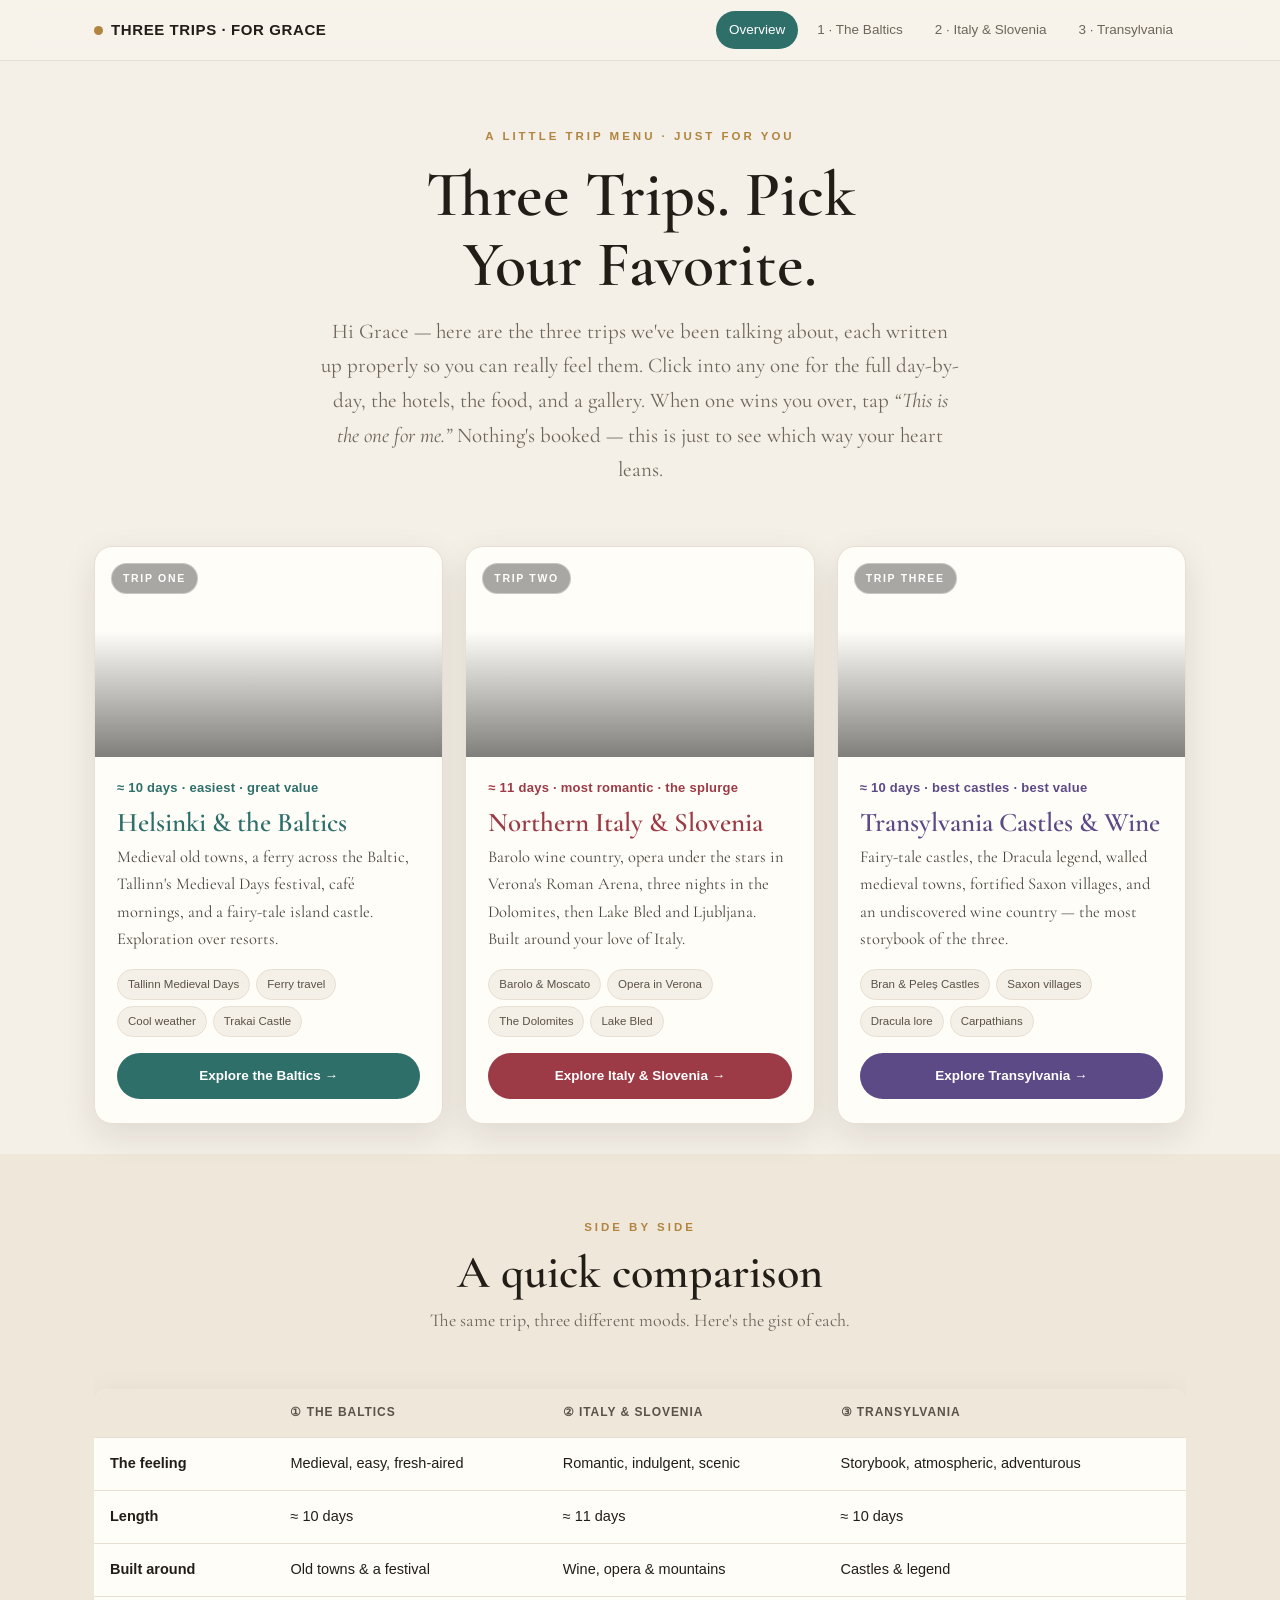
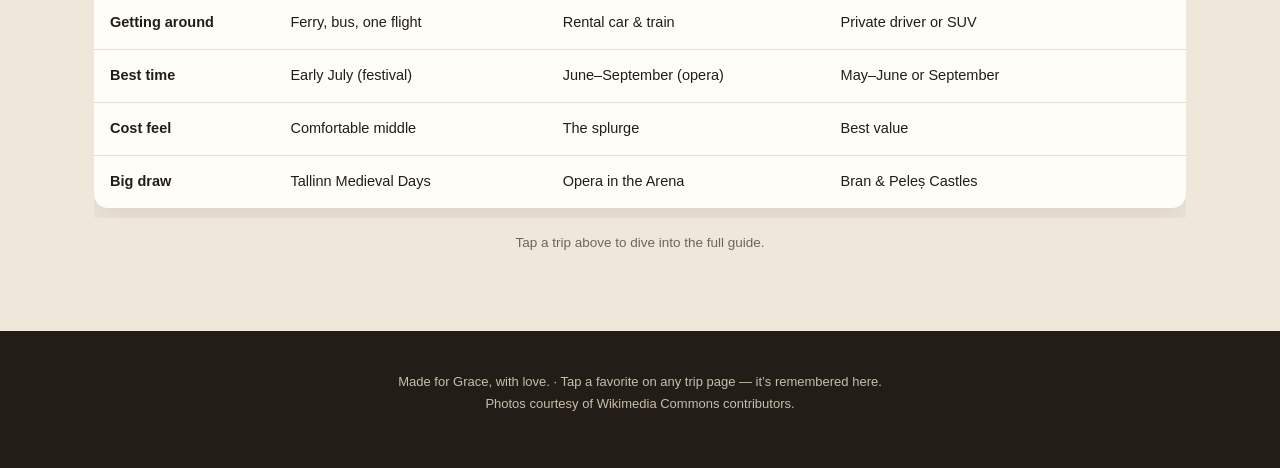
==== index.html @ fc8828cb "Add trips-for-grace static site Co-Authored-By: Claude Opus 4.8 <noreply@anthropic.com>" ====
<!DOCTYPE html>
<html lang="en">
<head>
<meta charset="UTF-8">
<meta name="viewport" content="width=device-width, initial-scale=1.0">
<title>Three Trips — Which One, Grace?</title>
<link rel="preconnect" href="https://fonts.googleapis.com">
<link rel="preconnect" href="https://fonts.gstatic.com" crossorigin>
<link href="https://fonts.googleapis.com/css2?family=Cormorant+Garamond:wght@400;500;600;700&display=swap" rel="stylesheet">
<link rel="stylesheet" href="styles.css">
</head>
<body>

<nav class="nav">
  <div class="wrap">
    <a class="brand" href="index.html"><span class="dot"></span> THREE TRIPS · FOR GRACE</a>
    <button class="menu-btn" onclick="toggleMenu()">☰</button>
    <div class="links" id="navlinks">
      <a href="index.html" class="active">Overview</a>
      <a href="trip-baltics.html">1 · The Baltics</a>
      <a href="trip-italy.html">2 · Italy &amp; Slovenia</a>
      <a href="trip-transylvania.html">3 · Transylvania</a>
    </div>
  </div>
</nav>

<div class="wrap">
  <div class="intro">
    <div class="eyebrow">A little trip menu · just for you</div>
    <h1>Three Trips. Pick Your Favorite.</h1>
    <p class="lede">Hi Grace — here are the three trips we've been talking about, each written up properly so you can really feel them. Click into any one for the full day-by-day, the hotels, the food, and a gallery. When one wins you over, tap <em>“This is the one for me.”</em> Nothing's booked — this is just to see which way your heart leans.</p>
    <div class="pickbanner" data-pickbanner></div>
  </div>

  <div class="cards">
    <a class="tcard c1" href="trip-baltics.html" data-trip="baltics">
      <div class="ph" style="background-image:url('https://upload.wikimedia.org/wikipedia/commons/thumb/5/54/Vistas_panor%C3%A1micas_desde_Toompea%2C_Tallinn%2C_Estonia%2C_2012-08-05%2C_DD_01-03_PAN.JPG/1280px-Vistas_panor%C3%A1micas_desde_Toompea%2C_Tallinn%2C_Estonia%2C_2012-08-05%2C_DD_01-03_PAN.JPG')">
        <span class="badge">Trip One</span>
      </div>
      <div class="body">
        <div class="sub">≈ 10 days · easiest · great value</div>
        <h3>Helsinki &amp; the Baltics</h3>
        <p>Medieval old towns, a ferry across the Baltic, Tallinn's Medieval Days festival, café mornings, and a fairy-tale island castle. Exploration over resorts.</p>
        <div class="row"><span>Tallinn Medieval Days</span><span>Ferry travel</span><span>Cool weather</span><span>Trakai Castle</span></div>
        <div class="go">Explore the Baltics →</div>
      </div>
    </a>

    <a class="tcard c2" href="trip-italy.html" data-trip="italy">
      <div class="ph" style="background-image:url('https://upload.wikimedia.org/wikipedia/commons/thumb/4/4a/Bled_Island_%26_Bled_Castle_%281%29.jpg/1280px-Bled_Island_%26_Bled_Castle_%281%29.jpg')">
        <span class="badge">Trip Two</span>
      </div>
      <div class="body">
        <div class="sub">≈ 11 days · most romantic · the splurge</div>
        <h3>Northern Italy &amp; Slovenia</h3>
        <p>Barolo wine country, opera under the stars in Verona's Roman Arena, three nights in the Dolomites, then Lake Bled and Ljubljana. Built around your love of Italy.</p>
        <div class="row"><span>Barolo &amp; Moscato</span><span>Opera in Verona</span><span>The Dolomites</span><span>Lake Bled</span></div>
        <div class="go">Explore Italy &amp; Slovenia →</div>
      </div>
    </a>

    <a class="tcard c3" href="trip-transylvania.html" data-trip="transylvania">
      <div class="ph" style="background-image:url('https://upload.wikimedia.org/wikipedia/commons/thumb/2/27/Castle_Pele%C5%9F_in_2009.jpg/1280px-Castle_Pele%C5%9F_in_2009.jpg')">
        <span class="badge">Trip Three</span>
      </div>
      <div class="body">
        <div class="sub">≈ 10 days · best castles · best value</div>
        <h3>Transylvania Castles &amp; Wine</h3>
        <p>Fairy-tale castles, the Dracula legend, walled medieval towns, fortified Saxon villages, and an undiscovered wine country — the most storybook of the three.</p>
        <div class="row"><span>Bran &amp; Peleș Castles</span><span>Saxon villages</span><span>Dracula lore</span><span>Carpathians</span></div>
        <div class="go">Explore Transylvania →</div>
      </div>
    </a>
  </div>
</div>

<div class="block tint" style="--accent-soft:#efe7da">
  <div class="wrap">
    <div class="section-head"><div class="eyebrow">Side by side</div><h2>A quick comparison</h2><p>The same trip, three different moods. Here's the gist of each.</p></div>
    <div style="overflow-x:auto">
    <table class="compare-tbl">
      <tr><th>&nbsp;</th><th>① The Baltics</th><th>② Italy &amp; Slovenia</th><th>③ Transylvania</th></tr>
      <tr><td>The feeling</td><td>Medieval, easy, fresh-aired</td><td>Romantic, indulgent, scenic</td><td>Storybook, atmospheric, adventurous</td></tr>
      <tr><td>Length</td><td>≈ 10 days</td><td>≈ 11 days</td><td>≈ 10 days</td></tr>
      <tr><td>Built around</td><td>Old towns &amp; a festival</td><td>Wine, opera &amp; mountains</td><td>Castles &amp; legend</td></tr>
      <tr><td>Getting around</td><td>Ferry, bus, one flight</td><td>Rental car &amp; train</td><td>Private driver or SUV</td></tr>
      <tr><td>Best time</td><td>Early July (festival)</td><td>June–September (opera)</td><td>May–June or September</td></tr>
      <tr><td>Cost feel</td><td>Comfortable middle</td><td>The splurge</td><td>Best value</td></tr>
      <tr><td>Big draw</td><td>Tallinn Medieval Days</td><td>Opera in the Arena</td><td>Bran &amp; Peleș Castles</td></tr>
    </table>
    </div>
    <p class="sans" style="text-align:center;color:var(--muted);font-size:13.5px;margin-top:14px">Tap a trip above to dive into the full guide.</p>
  </div>
</div>

<footer>
  Made for Grace, with love. · Tap a favorite on any trip page — it’s remembered here.<br>
  Photos courtesy of Wikimedia Commons contributors.
</footer>

<script src="app.js"></script>
</body>
</html>
---- styles.css ----
/* ===== Trips for Grace — shared styles ===== */
:root{
  --bg:#f4efe7; --card:#fffdf8; --ink:#221d17; --muted:#6e655a; --line:#e7dfd3;
  --gold:#b1843f; --gold-soft:#e9d9bf;
  --accent:#2f6f6a; --accent-soft:#e3efed; --accent-deep:#234f4b;
  --shadow:0 12px 34px rgba(50,38,24,.10);
  --shadow-lg:0 24px 60px rgba(50,38,24,.18);
  --serif:'Cormorant Garamond','Georgia','Times New Roman',serif;
  --sans:'Helvetica Neue',-apple-system,BlinkMacSystemFont,Arial,sans-serif;
}
body.t-baltics{--accent:#2f6f6a;--accent-soft:#e1efec;--accent-deep:#214f4b}
body.t-italy{--accent:#9c3b46;--accent-soft:#f4e4e3;--accent-deep:#6f2730}
body.t-transylvania{--accent:#5b4a86;--accent-soft:#e9e5f2;--accent-deep:#3f3260}

*{box-sizing:border-box}
html{scroll-behavior:smooth;scroll-padding-top:70px}
body{margin:0;font-family:var(--serif);color:var(--ink);background:var(--bg);line-height:1.65;font-size:18px;-webkit-font-smoothing:antialiased}
img{max-width:100%;display:block}
a{color:inherit}
.wrap{max-width:1140px;margin:0 auto;padding:0 24px}
.sans{font-family:var(--sans)}
.eyebrow{font-family:var(--sans);letter-spacing:.26em;text-transform:uppercase;font-size:11.5px;font-weight:700;color:var(--gold)}
h1,h2,h3,h4{font-weight:600;line-height:1.1;margin:0}
section{scroll-margin-top:72px}

/* ===== Top nav ===== */
.nav{position:sticky;top:0;z-index:50;background:rgba(247,243,236,.92);backdrop-filter:blur(10px);border-bottom:1px solid var(--line)}
.nav .wrap{display:flex;align-items:center;justify-content:space-between;height:60px}
.nav .brand{font-family:var(--sans);font-weight:700;letter-spacing:.04em;font-size:15px;text-decoration:none;display:flex;align-items:center;gap:8px}
.nav .brand .dot{width:9px;height:9px;border-radius:50%;background:var(--gold)}
.nav .links{display:flex;gap:6px;font-family:var(--sans);font-size:13.5px}
.nav .links a{text-decoration:none;color:var(--muted);padding:8px 13px;border-radius:999px;transition:.15s;white-space:nowrap}
.nav .links a:hover{color:var(--ink);background:#fff}
.nav .links a.active{color:#fff;background:var(--accent)}
.nav .menu-btn{display:none;font-size:22px;background:none;border:none;cursor:pointer;color:var(--ink)}
@media(max-width:760px){
  .nav .links{position:absolute;top:60px;left:0;right:0;flex-direction:column;background:#fff;border-bottom:1px solid var(--line);padding:8px 16px 14px;gap:2px;display:none}
  .nav .links.open{display:flex}
  .nav .links a{padding:11px 10px}
  .nav .menu-btn{display:block}
}

/* ===== Hero ===== */
.hero{position:relative;min-height:78vh;display:flex;align-items:flex-end;color:#fff;background-size:cover;background-position:center}
.hero::after{content:"";position:absolute;inset:0;background:linear-gradient(180deg,rgba(0,0,0,.15) 0%,rgba(0,0,0,.30) 45%,rgba(0,0,0,.74) 100%)}
.hero .inner{position:relative;z-index:2;padding-bottom:48px}
.hero .eyebrow{color:#fff;opacity:.92}
.hero h1{font-size:clamp(42px,8vw,86px);margin:14px 0 10px;text-shadow:0 3px 24px rgba(0,0,0,.4);font-weight:600;letter-spacing:-.01em}
.hero .route{font-family:var(--sans);font-size:clamp(14px,2.4vw,17px);opacity:.95;text-shadow:0 1px 10px rgba(0,0,0,.5);max-width:760px}
.hero .facts{display:flex;flex-wrap:wrap;gap:10px;margin-top:22px}
.hero .facts span{font-family:var(--sans);font-size:12.5px;font-weight:600;background:rgba(255,255,255,.16);border:1px solid rgba(255,255,255,.3);backdrop-filter:blur(4px);padding:7px 13px;border-radius:999px}

/* ===== Landing ===== */
.intro{text-align:center;padding:66px 0 18px}
.intro h1{font-size:clamp(36px,6.5vw,64px);margin:14px auto 14px;max-width:14ch}
.intro p.lede{font-size:21px;color:var(--muted);max-width:640px;margin:0 auto}
.pickbanner{font-family:var(--sans);font-size:14.5px;max-width:600px;margin:26px auto 0;background:var(--card);border:1px solid var(--gold-soft);border-radius:14px;padding:14px 18px;box-shadow:var(--shadow);display:none}
.pickbanner.show{display:block}

.cards{display:grid;grid-template-columns:repeat(3,1fr);gap:22px;padding:40px 0 30px}
.tcard{background:var(--card);border:1px solid var(--line);border-radius:18px;overflow:hidden;box-shadow:var(--shadow);text-decoration:none;color:inherit;display:flex;flex-direction:column;transition:transform .18s,box-shadow .18s}
.tcard:hover{transform:translateY(-5px);box-shadow:var(--shadow-lg)}
.tcard .ph{height:210px;background-size:cover;background-position:center;position:relative}
.tcard .ph::after{content:"";position:absolute;inset:0;background:linear-gradient(180deg,transparent 40%,rgba(0,0,0,.5))}
.tcard .ph .badge{position:absolute;z-index:2;left:16px;top:16px;font-family:var(--sans);font-size:10.5px;font-weight:700;letter-spacing:.16em;text-transform:uppercase;color:#fff;background:rgba(0,0,0,.34);border:1px solid rgba(255,255,255,.35);padding:6px 11px;border-radius:999px}
.tcard .body{padding:20px 22px 24px;flex:1;display:flex;flex-direction:column}
.tcard h3{font-size:27px;margin-bottom:6px}
.tcard .sub{font-family:var(--sans);font-size:13px;color:var(--gold);font-weight:600;letter-spacing:.02em;margin-bottom:10px}
.tcard p{font-size:16.5px;color:#4a443c;margin:0 0 16px}
.tcard .row{display:flex;flex-wrap:wrap;gap:6px;margin-top:auto}
.tcard .row span{font-family:var(--sans);font-size:11.5px;background:var(--bg);border:1px solid var(--line);border-radius:999px;padding:5px 10px;color:#5a5247}
.tcard .go{margin-top:16px;font-family:var(--sans);font-weight:700;font-size:13.5px;color:#fff;background:var(--c);text-align:center;padding:12px;border-radius:999px}
.tcard.c1{--c:#2f6f6a}.tcard.c2{--c:#9c3b46}.tcard.c3{--c:#5b4a86}
.tcard.c1 h3,.tcard.c1 .sub{color:#2f6f6a}.tcard.c2 h3,.tcard.c2 .sub{color:#9c3b46}.tcard.c3 h3,.tcard.c3 .sub{color:#5b4a86}

.compare-tbl{width:100%;border-collapse:collapse;margin:18px 0 10px;font-family:var(--sans);font-size:14.5px;background:var(--card);border-radius:14px;overflow:hidden;box-shadow:var(--shadow)}
.compare-tbl th,.compare-tbl td{padding:14px 16px;text-align:left;border-bottom:1px solid var(--line);vertical-align:top}
.compare-tbl th{background:#efe7da;font-size:12px;letter-spacing:.08em;text-transform:uppercase;color:#5a5247}
.compare-tbl td:first-child{font-weight:700}
.compare-tbl tr:last-child td{border-bottom:none}

/* ===== Section scaffolding ===== */
.section-head{text-align:center;max-width:720px;margin:0 auto 36px}
.section-head h2{font-size:clamp(30px,4.6vw,46px);margin:10px 0 8px}
.section-head p{color:var(--muted);font-size:18px;margin:0}
.block{padding:64px 0}
.block.tint{background:var(--accent-soft)}
.block.dark{background:#221d17;color:#f3ebdd}
.block.dark .section-head p{color:#c9bda9}

/* sub nav inside trip pages */
.subnav{position:sticky;top:60px;z-index:40;background:rgba(247,243,236,.95);backdrop-filter:blur(8px);border-bottom:1px solid var(--line)}
.subnav .wrap{display:flex;gap:4px;overflow-x:auto;height:50px;align-items:center}
.subnav a{font-family:var(--sans);font-size:13px;color:var(--muted);text-decoration:none;padding:7px 14px;border-radius:999px;white-space:nowrap;transition:.15s}
.subnav a:hover{color:var(--ink)}
.subnav a.active{color:#fff;background:var(--accent)}

/* overview / why */
.overview{display:grid;grid-template-columns:1.3fr 1fr;gap:40px;align-items:center}
.overview .lede{font-size:21px;line-height:1.6}
.overview .lede .drop::first-letter{font-size:64px;float:left;line-height:.78;padding:6px 10px 0 0;color:var(--accent);font-weight:600}
.facts-box{background:var(--card);border:1px solid var(--line);border-radius:16px;padding:6px 22px;box-shadow:var(--shadow)}
.facts-box .fr{display:flex;justify-content:space-between;gap:16px;padding:14px 0;border-bottom:1px solid var(--line);font-family:var(--sans);font-size:14.5px}
.facts-box .fr:last-child{border-bottom:none}
.facts-box .fr .k{color:var(--muted)}
.facts-box .fr .v{font-weight:600;text-align:right}
@media(max-width:820px){.overview{grid-template-columns:1fr;gap:26px}}

/* timeline */
.timeline{max-width:860px;margin:0 auto;position:relative;padding-left:42px}
.timeline::before{content:"";position:absolute;left:13px;top:8px;bottom:8px;width:2px;background:linear-gradient(var(--accent),var(--gold-soft))}
.day{position:relative;margin-bottom:30px}
.day .node{position:absolute;left:-42px;top:2px;width:28px;height:28px;border-radius:50%;background:var(--accent);color:#fff;font-family:var(--sans);font-weight:700;font-size:12.5px;display:flex;align-items:center;justify-content:center;box-shadow:0 0 0 5px var(--accent-soft)}
.day .card-d{background:var(--card);border:1px solid var(--line);border-radius:14px;padding:18px 22px;box-shadow:var(--shadow)}
.day h3{font-size:22px;margin-bottom:6px}
.day .label{font-family:var(--sans);font-size:11px;font-weight:700;letter-spacing:.14em;text-transform:uppercase;color:var(--gold);display:block;margin-bottom:4px}
.day p{margin:0;font-size:16.5px;color:#3f392f}

/* hotels */
.hotels{display:grid;grid-template-columns:repeat(2,1fr);gap:24px}
.hotel{background:var(--card);border:1px solid var(--line);border-radius:16px;overflow:hidden;box-shadow:var(--shadow);display:flex;flex-direction:column}
.hotel .img{height:200px;background-size:cover;background-position:center}
.hotel .h-body{padding:18px 22px 22px;flex:1;display:flex;flex-direction:column}
.hotel .h-top{display:flex;justify-content:space-between;align-items:baseline;gap:12px}
.hotel h3{font-size:23px}
.hotel .loc{font-family:var(--sans);font-size:12px;color:var(--muted);letter-spacing:.04em;text-transform:uppercase;margin:3px 0 10px}
.hotel p{margin:0;font-size:16px;color:#3f392f}
.hotel .tier{font-family:var(--sans);font-weight:700;font-size:14px;color:var(--accent);white-space:nowrap}
@media(max-width:760px){.hotels{grid-template-columns:1fr}}

/* restaurants */
.dining{max-width:880px;margin:0 auto;display:flex;flex-direction:column;gap:2px}
.dish{display:grid;grid-template-columns:auto 1fr;gap:18px;padding:20px 4px;border-bottom:1px solid rgba(0,0,0,.10)}
.block.dark .dish{border-bottom-color:rgba(255,255,255,.14)}
.dish .num{font-family:var(--serif);font-size:30px;color:var(--gold);line-height:1}
.dish h3{font-size:21px;margin-bottom:2px}
.dish .meta{font-family:var(--sans);font-size:12px;letter-spacing:.04em;text-transform:uppercase;color:var(--gold);margin-bottom:7px}
.dish p{margin:0;font-size:16px}
.dish .order{font-family:var(--sans);font-size:13.5px;margin-top:6px;opacity:.92}
.dish .order b{color:var(--gold)}

/* highlights */
.highlights{display:grid;grid-template-columns:repeat(2,1fr);gap:14px;max-width:920px;margin:0 auto}
.hl{display:flex;gap:13px;background:var(--card);border:1px solid var(--line);border-radius:12px;padding:16px 18px;box-shadow:var(--shadow)}
.hl .star{color:var(--gold);font-size:19px;line-height:1.3}
.hl p{margin:0;font-size:16px}
@media(max-width:680px){.highlights{grid-template-columns:1fr}}

/* gallery */
.gallery{columns:3;column-gap:14px}
.gallery figure{margin:0 0 14px;border-radius:12px;overflow:hidden;break-inside:avoid;cursor:pointer;position:relative;background:#ddd}
.gallery img{width:100%;transition:transform .5s ease}
.gallery figure:hover img{transform:scale(1.05)}
.gallery figcaption{position:absolute;left:0;right:0;bottom:0;color:#fff;font-family:var(--sans);font-size:12px;font-weight:600;padding:18px 12px 9px;background:linear-gradient(transparent,rgba(0,0,0,.7));opacity:0;transition:.2s}
.gallery figure:hover figcaption{opacity:1}
@media(max-width:820px){.gallery{columns:2}}
@media(max-width:480px){.gallery{columns:1}}

/* lightbox */
.lightbox{position:fixed;inset:0;background:rgba(15,12,8,.92);z-index:100;display:none;align-items:center;justify-content:center;padding:30px;cursor:zoom-out}
.lightbox.open{display:flex}
.lightbox img{max-width:92vw;max-height:86vh;border-radius:8px;box-shadow:0 20px 80px rgba(0,0,0,.6)}
.lightbox .cap{position:absolute;bottom:24px;left:0;right:0;text-align:center;color:#fff;font-family:var(--sans);font-size:14px;opacity:.85}
.lightbox .x{position:absolute;top:22px;right:28px;color:#fff;font-size:34px;cursor:pointer;line-height:1}

/* practical */
.practical{display:grid;grid-template-columns:repeat(2,1fr);gap:18px;max-width:980px;margin:0 auto}
.pr{background:var(--card);border:1px solid var(--line);border-radius:14px;padding:20px 22px;box-shadow:var(--shadow)}
.pr h4{font-family:var(--sans);font-size:12px;letter-spacing:.12em;text-transform:uppercase;color:var(--gold);margin-bottom:9px}
.pr p{margin:0;font-size:16px;color:#3f392f}
.proscons{display:grid;grid-template-columns:1fr 1fr;gap:16px;max-width:760px;margin:30px auto 0}
.proscons div{border-radius:12px;padding:16px 20px}
.proscons .pros{background:#eaf3e7;border:1px solid #d2e6cb}
.proscons .cons{background:#f6ece6;border:1px solid #ecd6c9}
.proscons h4{font-family:var(--sans);font-size:12px;letter-spacing:.1em;text-transform:uppercase;color:var(--muted);margin-bottom:6px}
.proscons p{margin:0;font-size:16px}
@media(max-width:680px){.practical{grid-template-columns:1fr}.proscons{grid-template-columns:1fr}}

/* pick CTA */
.pickcta{text-align:center;padding:60px 0}
.pickbtn{font-family:var(--sans);font-size:16px;font-weight:700;border:none;cursor:pointer;color:#fff;background:var(--accent);padding:16px 34px;border-radius:999px;box-shadow:var(--shadow);transition:transform .14s,filter .14s}
.pickbtn:hover{transform:translateY(-2px);filter:brightness(1.07)}
.pickbtn.chosen{background:var(--gold)}
.pickbtn.chosen::before{content:"\2713  "}
.picknote{font-family:var(--sans);font-size:13.5px;color:var(--muted);margin-top:12px}

/* nav between trips */
.tripnav{display:flex;justify-content:space-between;gap:14px;padding:30px 0 70px;font-family:var(--sans)}
.tripnav a{text-decoration:none;background:var(--card);border:1px solid var(--line);border-radius:12px;padding:14px 20px;font-size:14px;color:var(--muted);box-shadow:var(--shadow);transition:.15s}
.tripnav a:hover{color:var(--ink);transform:translateY(-2px)}
.tripnav b{display:block;color:var(--ink);font-size:15.5px;margin-top:2px}

footer{background:#221d17;color:#c9bda9;font-family:var(--sans);font-size:13px;text-align:center;padding:40px 24px 54px}
footer a{color:var(--gold-soft)}
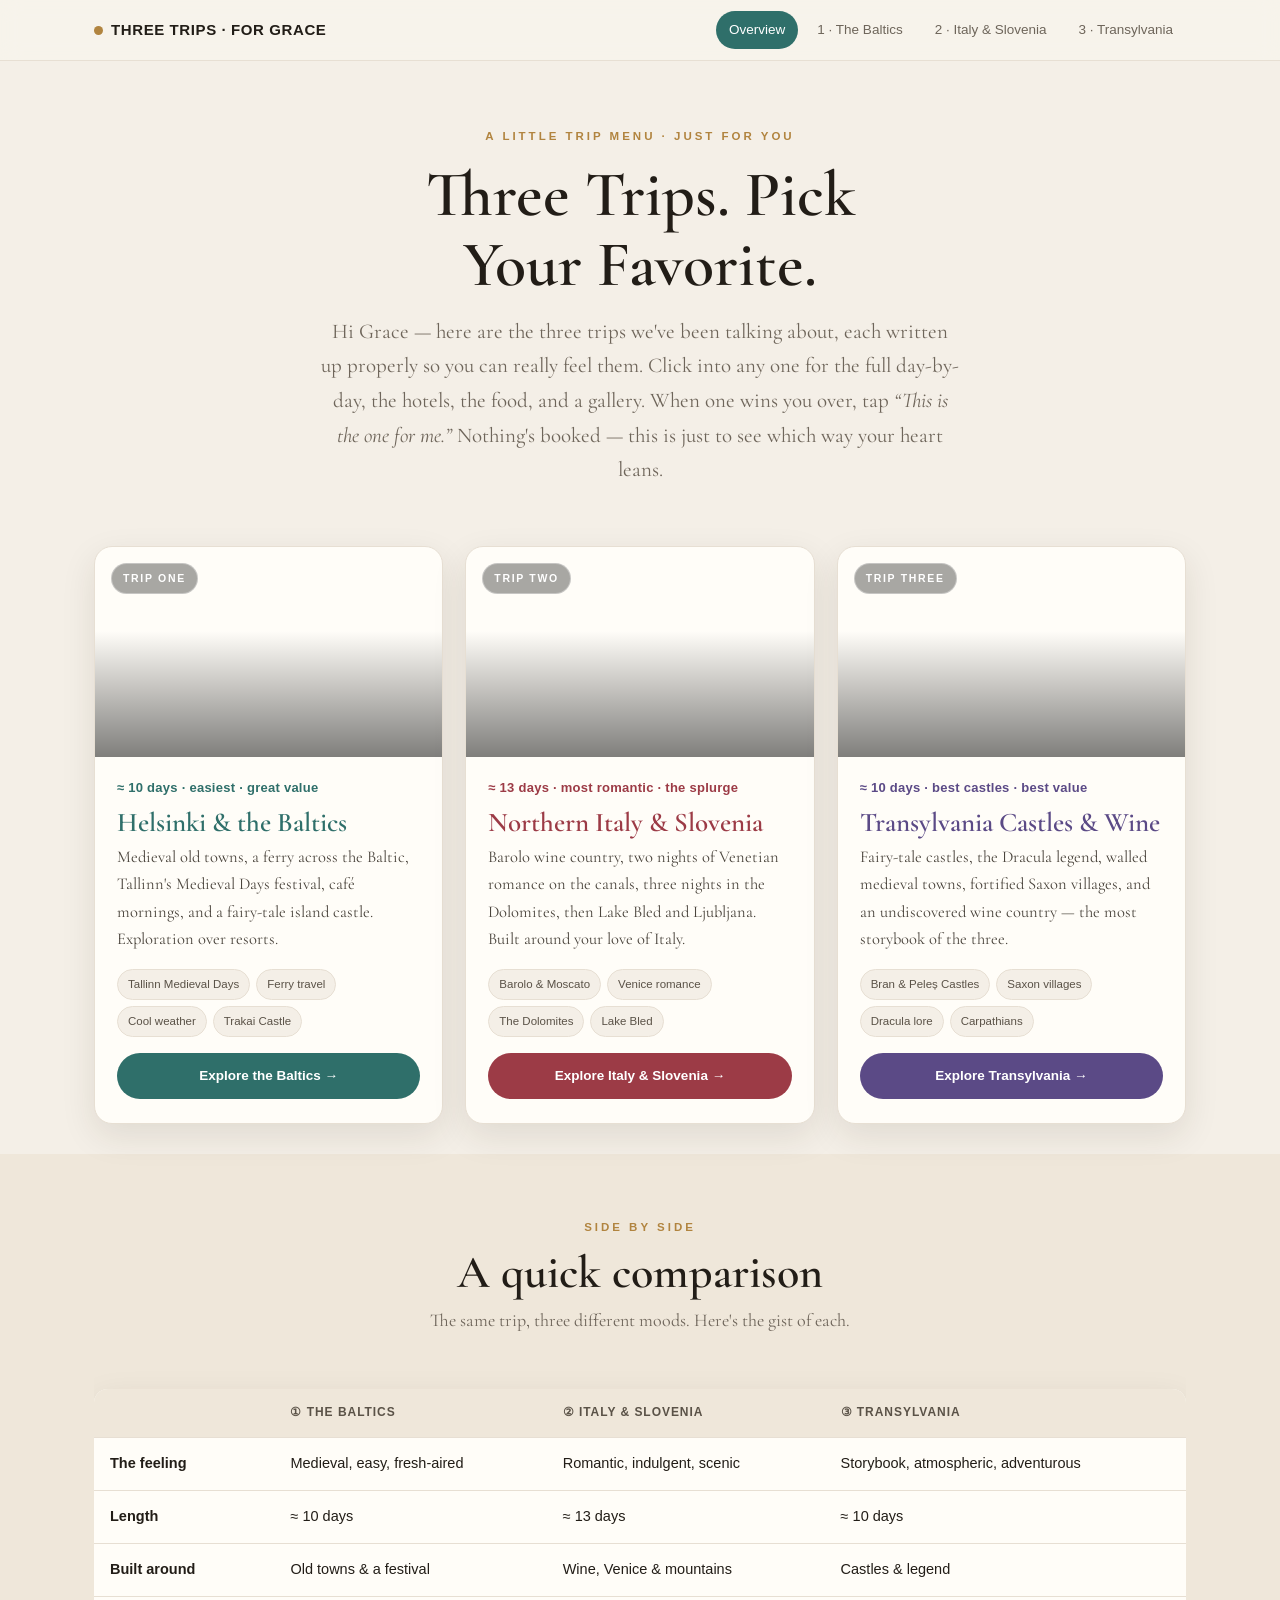
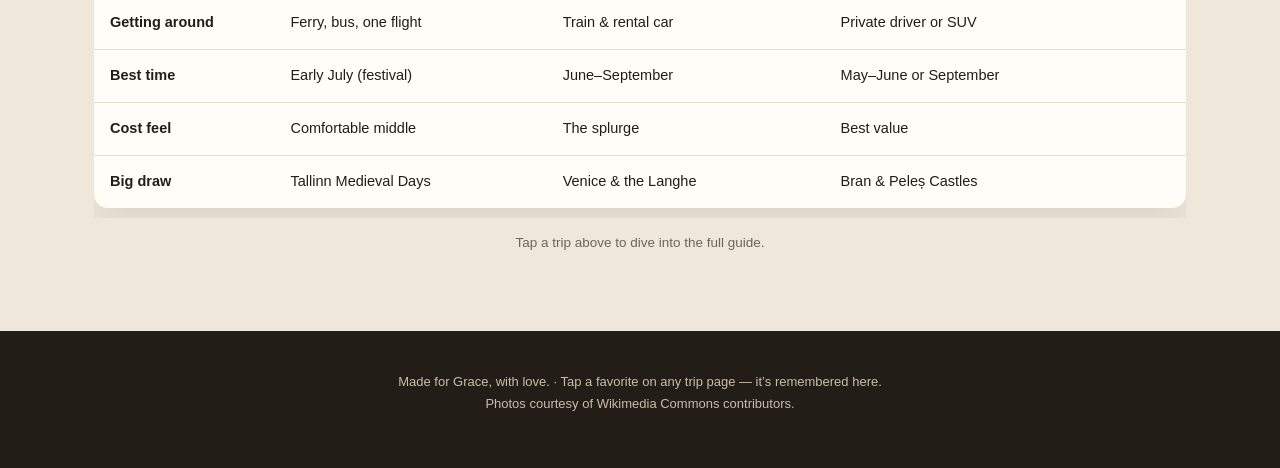
==== commit d176662d: "Revise Trip 2: swap Verona/opera for Venice romance anchor Reworks the Italy & Slovenia itinerary to" ====
--- a/index.html
+++ b/index.html
@@ -51,10 +51,10 @@
         <span class="badge">Trip Two</span>
       </div>
       <div class="body">
-        <div class="sub">≈ 11 days · most romantic · the splurge</div>
+        <div class="sub">≈ 13 days · most romantic · the splurge</div>
         <h3>Northern Italy &amp; Slovenia</h3>
-        <p>Barolo wine country, opera under the stars in Verona's Roman Arena, three nights in the Dolomites, then Lake Bled and Ljubljana. Built around your love of Italy.</p>
-        <div class="row"><span>Barolo &amp; Moscato</span><span>Opera in Verona</span><span>The Dolomites</span><span>Lake Bled</span></div>
+        <p>Barolo wine country, two nights of Venetian romance on the canals, three nights in the Dolomites, then Lake Bled and Ljubljana. Built around your love of Italy.</p>
+        <div class="row"><span>Barolo &amp; Moscato</span><span>Venice romance</span><span>The Dolomites</span><span>Lake Bled</span></div>
         <div class="go">Explore Italy &amp; Slovenia →</div>
       </div>
     </a>
@@ -81,12 +81,12 @@
     <table class="compare-tbl">
       <tr><th>&nbsp;</th><th>① The Baltics</th><th>② Italy &amp; Slovenia</th><th>③ Transylvania</th></tr>
       <tr><td>The feeling</td><td>Medieval, easy, fresh-aired</td><td>Romantic, indulgent, scenic</td><td>Storybook, atmospheric, adventurous</td></tr>
-      <tr><td>Length</td><td>≈ 10 days</td><td>≈ 11 days</td><td>≈ 10 days</td></tr>
-      <tr><td>Built around</td><td>Old towns &amp; a festival</td><td>Wine, opera &amp; mountains</td><td>Castles &amp; legend</td></tr>
-      <tr><td>Getting around</td><td>Ferry, bus, one flight</td><td>Rental car &amp; train</td><td>Private driver or SUV</td></tr>
-      <tr><td>Best time</td><td>Early July (festival)</td><td>June–September (opera)</td><td>May–June or September</td></tr>
+      <tr><td>Length</td><td>≈ 10 days</td><td>≈ 13 days</td><td>≈ 10 days</td></tr>
+      <tr><td>Built around</td><td>Old towns &amp; a festival</td><td>Wine, Venice &amp; mountains</td><td>Castles &amp; legend</td></tr>
+      <tr><td>Getting around</td><td>Ferry, bus, one flight</td><td>Train &amp; rental car</td><td>Private driver or SUV</td></tr>
+      <tr><td>Best time</td><td>Early July (festival)</td><td>June–September</td><td>May–June or September</td></tr>
       <tr><td>Cost feel</td><td>Comfortable middle</td><td>The splurge</td><td>Best value</td></tr>
-      <tr><td>Big draw</td><td>Tallinn Medieval Days</td><td>Opera in the Arena</td><td>Bran &amp; Peleș Castles</td></tr>
+      <tr><td>Big draw</td><td>Tallinn Medieval Days</td><td>Venice &amp; the Langhe</td><td>Bran &amp; Peleș Castles</td></tr>
     </table>
     </div>
     <p class="sans" style="text-align:center;color:var(--muted);font-size:13.5px;margin-top:14px">Tap a trip above to dive into the full guide.</p>
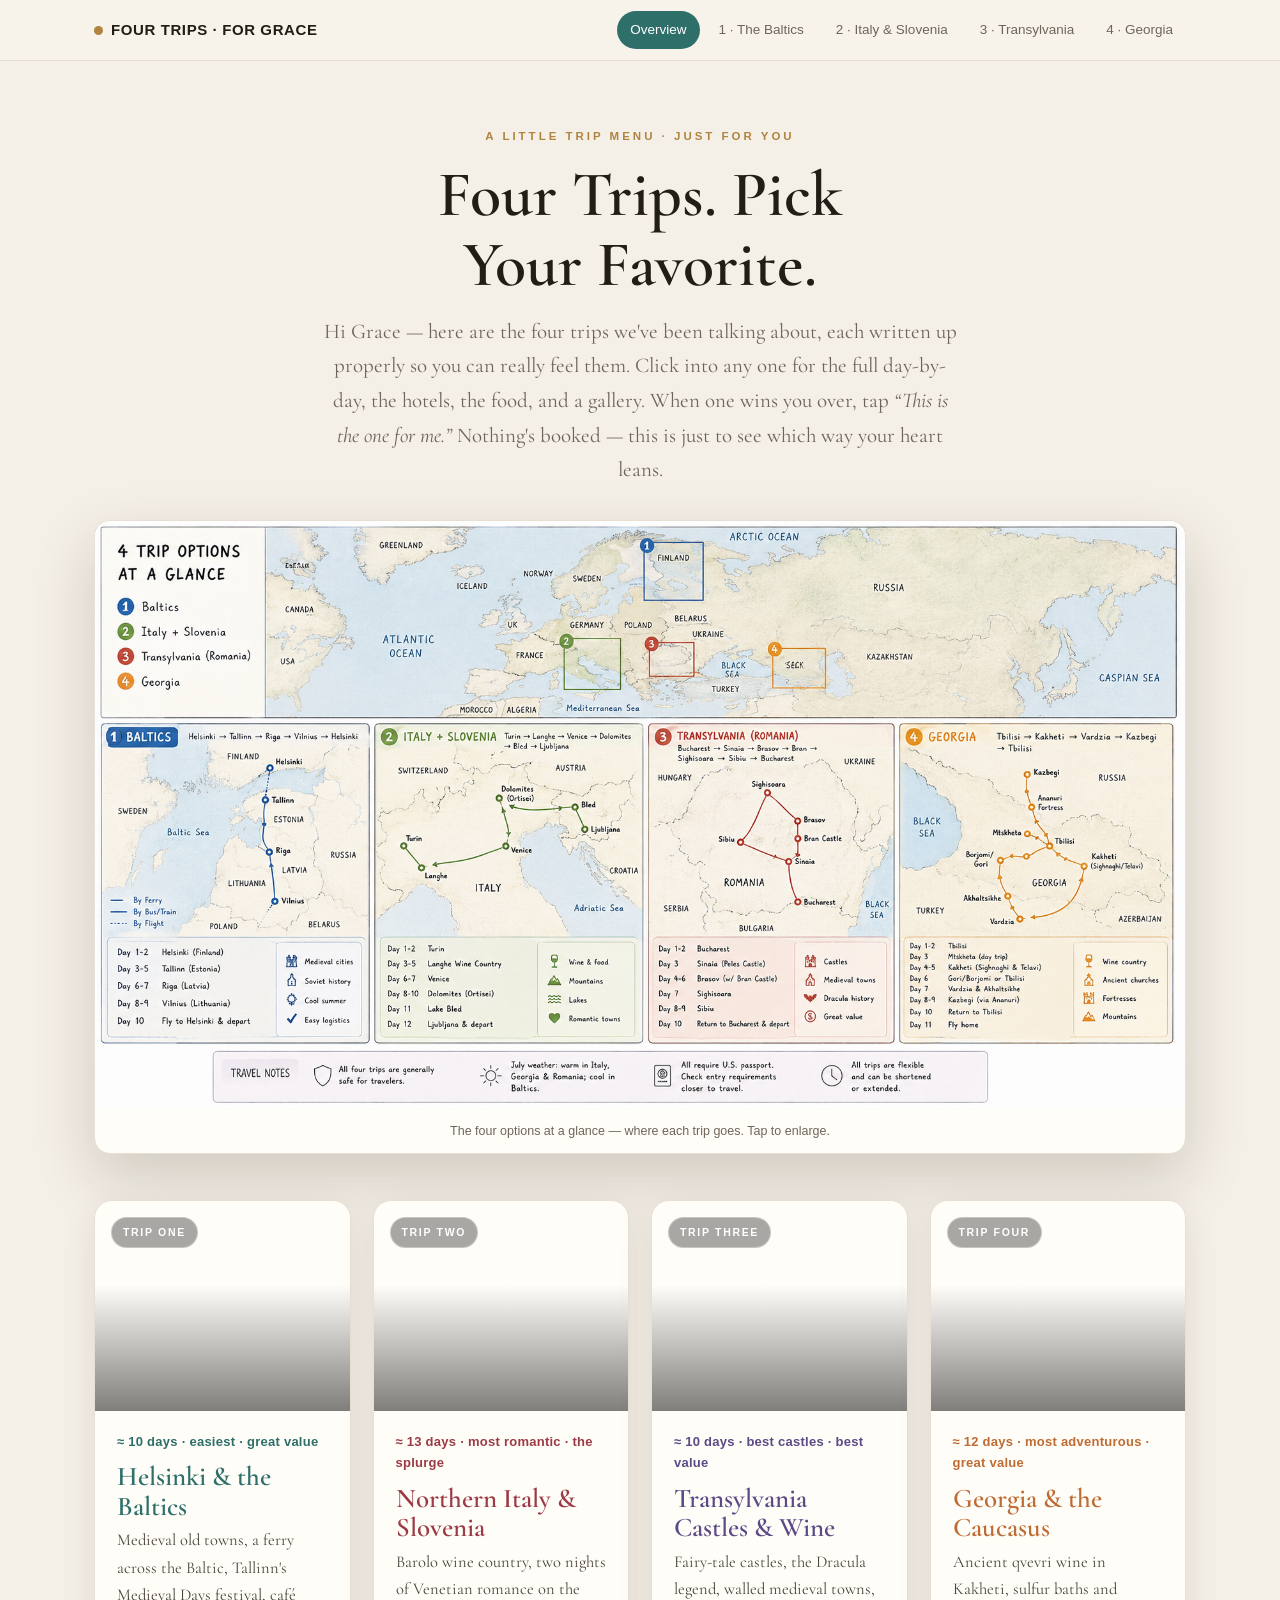
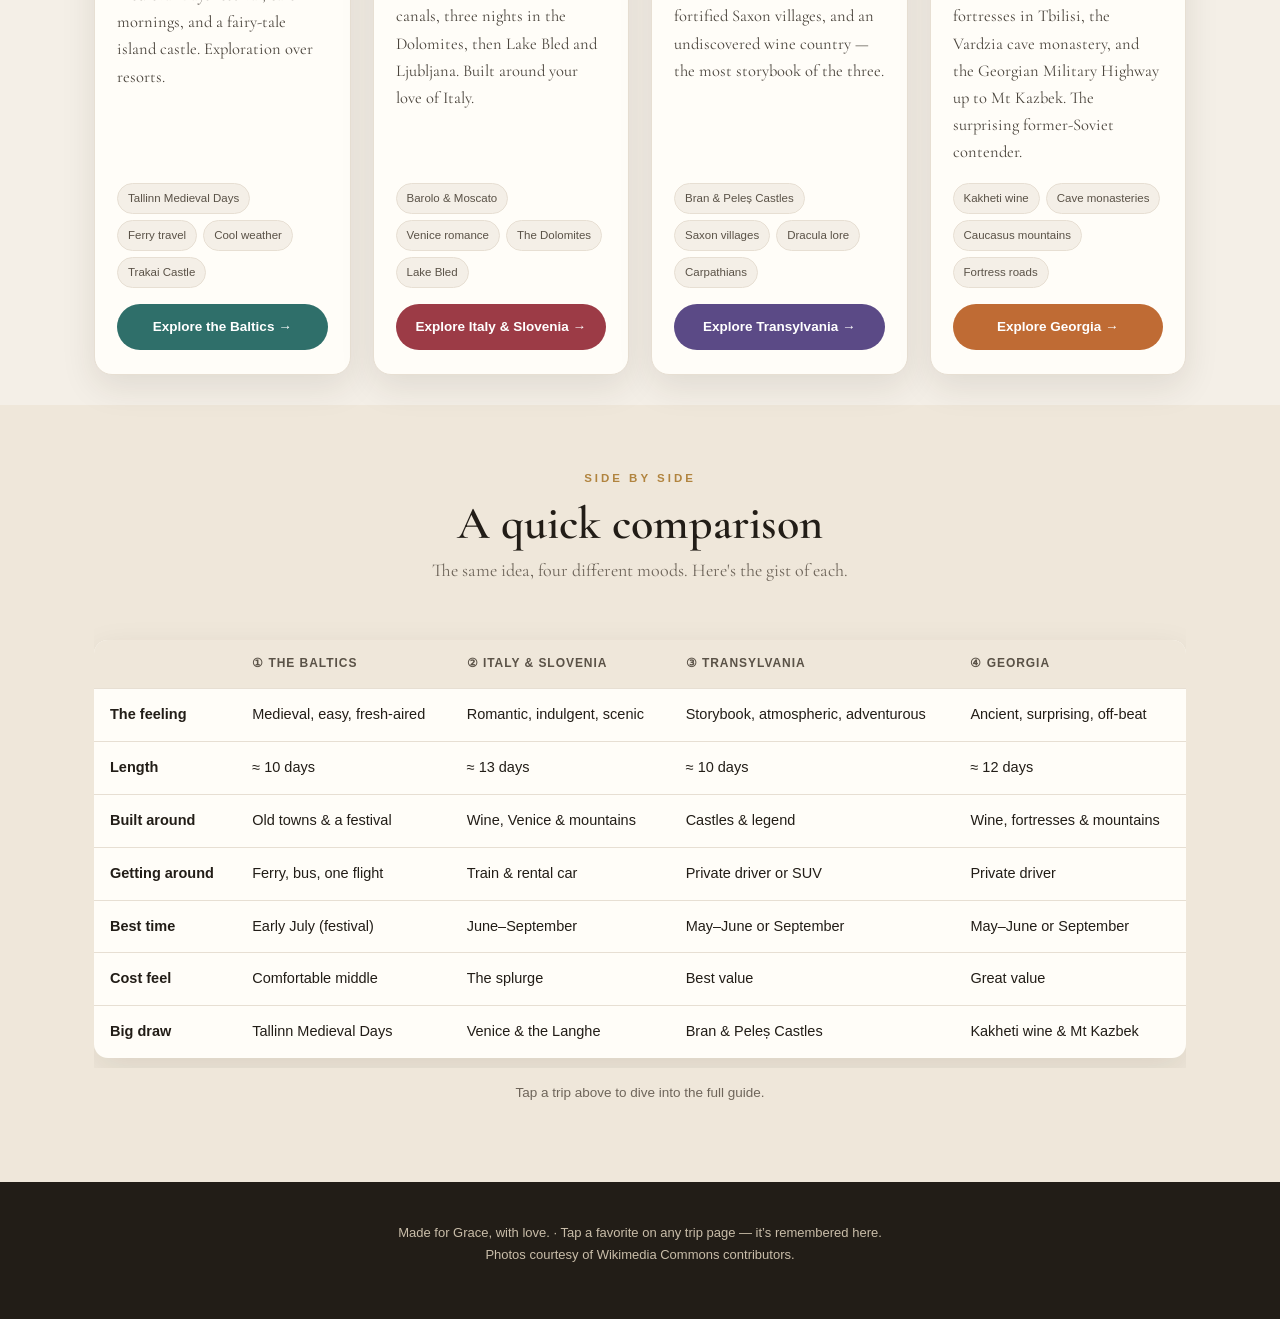
==== commit 8a5baf4d: "Add Trip 4: Georgia & the Caucasus + front-page route map New trip-georgia.html (Tbilisi -> Kakheti " ====
--- a/index.html
+++ b/index.html
@@ -3,7 +3,7 @@
 <head>
 <meta charset="UTF-8">
 <meta name="viewport" content="width=device-width, initial-scale=1.0">
-<title>Three Trips — Which One, Grace?</title>
+<title>Four Trips — Which One, Grace?</title>
 <link rel="preconnect" href="https://fonts.googleapis.com">
 <link rel="preconnect" href="https://fonts.gstatic.com" crossorigin>
 <link href="https://fonts.googleapis.com/css2?family=Cormorant+Garamond:wght@400;500;600;700&display=swap" rel="stylesheet">
@@ -13,13 +13,14 @@
 
 <nav class="nav">
   <div class="wrap">
-    <a class="brand" href="index.html"><span class="dot"></span> THREE TRIPS · FOR GRACE</a>
+    <a class="brand" href="index.html"><span class="dot"></span> FOUR TRIPS · FOR GRACE</a>
     <button class="menu-btn" onclick="toggleMenu()">☰</button>
     <div class="links" id="navlinks">
       <a href="index.html" class="active">Overview</a>
       <a href="trip-baltics.html">1 · The Baltics</a>
       <a href="trip-italy.html">2 · Italy &amp; Slovenia</a>
       <a href="trip-transylvania.html">3 · Transylvania</a>
+      <a href="trip-georgia.html">4 · Georgia</a>
     </div>
   </div>
 </nav>
@@ -27,9 +28,16 @@
 <div class="wrap">
   <div class="intro">
     <div class="eyebrow">A little trip menu · just for you</div>
-    <h1>Three Trips. Pick Your Favorite.</h1>
-    <p class="lede">Hi Grace — here are the three trips we've been talking about, each written up properly so you can really feel them. Click into any one for the full day-by-day, the hotels, the food, and a gallery. When one wins you over, tap <em>“This is the one for me.”</em> Nothing's booked — this is just to see which way your heart leans.</p>
+    <h1>Four Trips. Pick Your Favorite.</h1>
+    <p class="lede">Hi Grace — here are the four trips we've been talking about, each written up properly so you can really feel them. Click into any one for the full day-by-day, the hotels, the food, and a gallery. When one wins you over, tap <em>“This is the one for me.”</em> Nothing's booked — this is just to see which way your heart leans.</p>
     <div class="pickbanner" data-pickbanner></div>
+  </div>
+
+  <div class="tripmap">
+    <figure onclick="openLightbox(this.querySelector('img').src,'Four trip options at a glance')">
+      <img src="trip-map.png" alt="Map of the four trip options: 1 Baltics, 2 Italy &amp; Slovenia, 3 Transylvania, 4 Georgia — with each route, region, and day-by-day at a glance">
+      <figcaption>The four options at a glance — where each trip goes. Tap to enlarge.</figcaption>
+    </figure>
   </div>
 
   <div class="cards">
@@ -71,22 +79,35 @@
         <div class="go">Explore Transylvania →</div>
       </div>
     </a>
+
+    <a class="tcard c4" href="trip-georgia.html" data-trip="georgia">
+      <div class="ph" style="background-image:url('https://upload.wikimedia.org/wikipedia/commons/thumb/c/ce/Kazbegi%2C_Gergeti_Trinity_Church_and_Mt_Kazbek_%2835959311351%29.jpg/1280px-Kazbegi%2C_Gergeti_Trinity_Church_and_Mt_Kazbek_%2835959311351%29.jpg')">
+        <span class="badge">Trip Four</span>
+      </div>
+      <div class="body">
+        <div class="sub">≈ 12 days · most adventurous · great value</div>
+        <h3>Georgia &amp; the Caucasus</h3>
+        <p>Ancient qvevri wine in Kakheti, sulfur baths and fortresses in Tbilisi, the Vardzia cave monastery, and the Georgian Military Highway up to Mt Kazbek. The surprising former-Soviet contender.</p>
+        <div class="row"><span>Kakheti wine</span><span>Cave monasteries</span><span>Caucasus mountains</span><span>Fortress roads</span></div>
+        <div class="go">Explore Georgia →</div>
+      </div>
+    </a>
   </div>
 </div>
 
 <div class="block tint" style="--accent-soft:#efe7da">
   <div class="wrap">
-    <div class="section-head"><div class="eyebrow">Side by side</div><h2>A quick comparison</h2><p>The same trip, three different moods. Here's the gist of each.</p></div>
+    <div class="section-head"><div class="eyebrow">Side by side</div><h2>A quick comparison</h2><p>The same idea, four different moods. Here's the gist of each.</p></div>
     <div style="overflow-x:auto">
     <table class="compare-tbl">
-      <tr><th>&nbsp;</th><th>① The Baltics</th><th>② Italy &amp; Slovenia</th><th>③ Transylvania</th></tr>
-      <tr><td>The feeling</td><td>Medieval, easy, fresh-aired</td><td>Romantic, indulgent, scenic</td><td>Storybook, atmospheric, adventurous</td></tr>
-      <tr><td>Length</td><td>≈ 10 days</td><td>≈ 13 days</td><td>≈ 10 days</td></tr>
-      <tr><td>Built around</td><td>Old towns &amp; a festival</td><td>Wine, Venice &amp; mountains</td><td>Castles &amp; legend</td></tr>
-      <tr><td>Getting around</td><td>Ferry, bus, one flight</td><td>Train &amp; rental car</td><td>Private driver or SUV</td></tr>
-      <tr><td>Best time</td><td>Early July (festival)</td><td>June–September</td><td>May–June or September</td></tr>
-      <tr><td>Cost feel</td><td>Comfortable middle</td><td>The splurge</td><td>Best value</td></tr>
-      <tr><td>Big draw</td><td>Tallinn Medieval Days</td><td>Venice &amp; the Langhe</td><td>Bran &amp; Peleș Castles</td></tr>
+      <tr><th>&nbsp;</th><th>① The Baltics</th><th>② Italy &amp; Slovenia</th><th>③ Transylvania</th><th>④ Georgia</th></tr>
+      <tr><td>The feeling</td><td>Medieval, easy, fresh-aired</td><td>Romantic, indulgent, scenic</td><td>Storybook, atmospheric, adventurous</td><td>Ancient, surprising, off-beat</td></tr>
+      <tr><td>Length</td><td>≈ 10 days</td><td>≈ 13 days</td><td>≈ 10 days</td><td>≈ 12 days</td></tr>
+      <tr><td>Built around</td><td>Old towns &amp; a festival</td><td>Wine, Venice &amp; mountains</td><td>Castles &amp; legend</td><td>Wine, fortresses &amp; mountains</td></tr>
+      <tr><td>Getting around</td><td>Ferry, bus, one flight</td><td>Train &amp; rental car</td><td>Private driver or SUV</td><td>Private driver</td></tr>
+      <tr><td>Best time</td><td>Early July (festival)</td><td>June–September</td><td>May–June or September</td><td>May–June or September</td></tr>
+      <tr><td>Cost feel</td><td>Comfortable middle</td><td>The splurge</td><td>Best value</td><td>Great value</td></tr>
+      <tr><td>Big draw</td><td>Tallinn Medieval Days</td><td>Venice &amp; the Langhe</td><td>Bran &amp; Peleș Castles</td><td>Kakheti wine &amp; Mt Kazbek</td></tr>
     </table>
     </div>
     <p class="sans" style="text-align:center;color:var(--muted);font-size:13.5px;margin-top:14px">Tap a trip above to dive into the full guide.</p>
--- a/styles.css
+++ b/styles.css
@@ -11,6 +11,7 @@
 body.t-baltics{--accent:#2f6f6a;--accent-soft:#e1efec;--accent-deep:#214f4b}
 body.t-italy{--accent:#9c3b46;--accent-soft:#f4e4e3;--accent-deep:#6f2730}
 body.t-transylvania{--accent:#5b4a86;--accent-soft:#e9e5f2;--accent-deep:#3f3260}
+body.t-georgia{--accent:#bf6b34;--accent-soft:#f6e7d8;--accent-deep:#8a4a20}
 
 *{box-sizing:border-box}
 html{scroll-behavior:smooth;scroll-padding-top:70px}
@@ -57,7 +58,15 @@
 .pickbanner{font-family:var(--sans);font-size:14.5px;max-width:600px;margin:26px auto 0;background:var(--card);border:1px solid var(--gold-soft);border-radius:14px;padding:14px 18px;box-shadow:var(--shadow);display:none}
 .pickbanner.show{display:block}
 
-.cards{display:grid;grid-template-columns:repeat(3,1fr);gap:22px;padding:40px 0 30px}
+/* front-page route map */
+.tripmap{padding:14px 0 6px}
+.tripmap figure{margin:0;border-radius:16px;overflow:hidden;border:1px solid var(--line);box-shadow:var(--shadow-lg);background:var(--card);cursor:zoom-in}
+.tripmap img{width:100%;display:block}
+.tripmap figcaption{font-family:var(--sans);font-size:12.5px;color:var(--muted);text-align:center;padding:11px 16px}
+
+.cards{display:grid;grid-template-columns:repeat(4,1fr);gap:22px;padding:40px 0 30px}
+@media(max-width:980px){.cards{grid-template-columns:repeat(2,1fr)}}
+@media(max-width:560px){.cards{grid-template-columns:1fr}}
 .tcard{background:var(--card);border:1px solid var(--line);border-radius:18px;overflow:hidden;box-shadow:var(--shadow);text-decoration:none;color:inherit;display:flex;flex-direction:column;transition:transform .18s,box-shadow .18s}
 .tcard:hover{transform:translateY(-5px);box-shadow:var(--shadow-lg)}
 .tcard .ph{height:210px;background-size:cover;background-position:center;position:relative}
@@ -70,8 +79,8 @@
 .tcard .row{display:flex;flex-wrap:wrap;gap:6px;margin-top:auto}
 .tcard .row span{font-family:var(--sans);font-size:11.5px;background:var(--bg);border:1px solid var(--line);border-radius:999px;padding:5px 10px;color:#5a5247}
 .tcard .go{margin-top:16px;font-family:var(--sans);font-weight:700;font-size:13.5px;color:#fff;background:var(--c);text-align:center;padding:12px;border-radius:999px}
-.tcard.c1{--c:#2f6f6a}.tcard.c2{--c:#9c3b46}.tcard.c3{--c:#5b4a86}
-.tcard.c1 h3,.tcard.c1 .sub{color:#2f6f6a}.tcard.c2 h3,.tcard.c2 .sub{color:#9c3b46}.tcard.c3 h3,.tcard.c3 .sub{color:#5b4a86}
+.tcard.c1{--c:#2f6f6a}.tcard.c2{--c:#9c3b46}.tcard.c3{--c:#5b4a86}.tcard.c4{--c:#bf6b34}
+.tcard.c1 h3,.tcard.c1 .sub{color:#2f6f6a}.tcard.c2 h3,.tcard.c2 .sub{color:#9c3b46}.tcard.c3 h3,.tcard.c3 .sub{color:#5b4a86}.tcard.c4 h3,.tcard.c4 .sub{color:#bf6b34}
 
 .compare-tbl{width:100%;border-collapse:collapse;margin:18px 0 10px;font-family:var(--sans);font-size:14.5px;background:var(--card);border-radius:14px;overflow:hidden;box-shadow:var(--shadow)}
 .compare-tbl th,.compare-tbl td{padding:14px 16px;text-align:left;border-bottom:1px solid var(--line);vertical-align:top}
